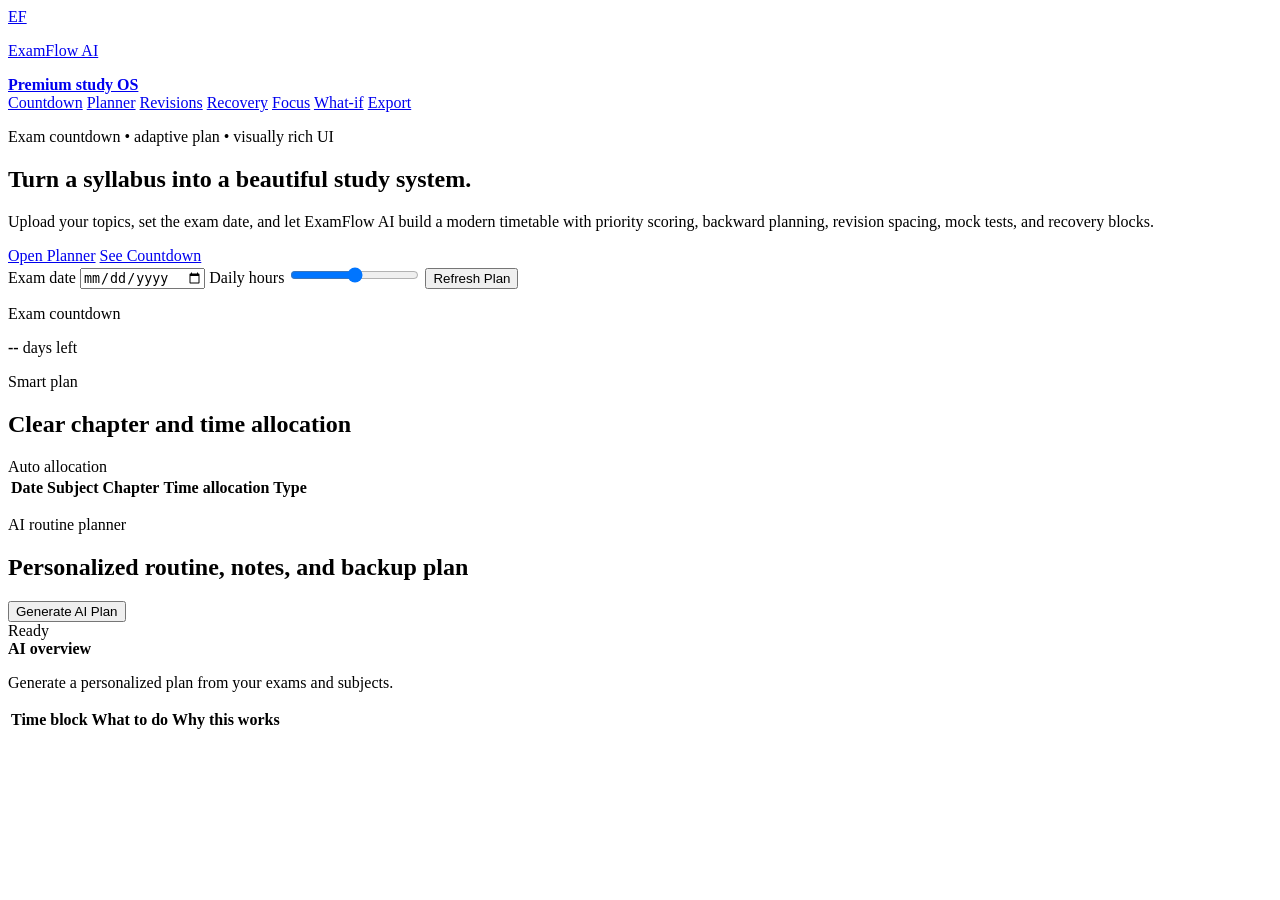
==== index.html @ ee9bf437 "Add files via upload" ====
<!doctype html>
<html lang="en">
  <head>
    <meta charset="UTF-8" />
    <meta name="viewport" content="width=device-width, initial-scale=1.0" />
    <title>ExamFlow AI</title>
    <meta
      name="description"
      content="ExamFlow AI creates a premium exam countdown, study planner, spaced revision engine, and recovery-focused timeline."
    />
    <link rel="stylesheet" href="styles.css" />
  </head>
  <body data-page="home">
    <div class="ambient ambient-a"></div>
    <div class="ambient ambient-b"></div>

    <header class="topbar glass">
      <a class="brand brand-inline" href="index.html">
        <div class="brand-mark">EF</div>
        <div>
          <p class="eyebrow">ExamFlow AI</p>
          <strong>Premium study OS</strong>
        </div>
      </a>
      <nav class="topnav">
        <a href="countdown.html">Countdown</a>
        <a href="planner.html">Planner</a>
        <a href="revisions.html">Revisions</a>
        <a href="recovery.html">Recovery</a>
        <a href="focus.html">Focus</a>
        <a href="rescheduler.html">What-if</a>
        <a href="export.html">Export</a>
      </nav>
    </header>

    <main class="home-layout">
      <section class="hero-home glass reveal">
        <div class="hero-copy-block">
          <p class="eyebrow">Exam countdown • adaptive plan • visually rich UI</p>
          <h1>Turn a syllabus into a beautiful study system.</h1>
          <p class="hero-copy">
            Upload your topics, set the exam date, and let ExamFlow AI build a
            modern timetable with priority scoring, backward planning, revision
            spacing, mock tests, and recovery blocks.
          </p>

          <div class="hero-actions hero-actions-wrap">
            <a class="button primary" href="planner.html">Open Planner</a>
            <a class="button secondary" href="countdown.html">See Countdown</a>
          </div>

          <div class="quick-form glass-soft">
            <label>
              Exam date
              <input id="homeExamDate" type="date" />
            </label>
            <label>
              Daily hours
              <input id="homeStudyHours" type="range" min="1" max="10" step="0.5" />
            </label>
            <button class="button primary glow" id="homeRefresh">Refresh Plan</button>
          </div>
        </div>

        <aside class="countdown-card glass-soft floating-card">
          <p class="eyebrow">Exam countdown</p>
          <div class="countdown-ring">
            <div>
              <strong id="homeDaysLeft">--</strong>
              <span>days left</span>
            </div>
          </div>
          <div class="mini-grid" id="homeSnapshot"></div>
        </aside>
      </section>

      <section class="feature-strip reveal" id="featureGrid"></section>

      <section class="showcase-panel glass reveal">
        <div class="panel-head">
          <div>
            <p class="eyebrow">Smart plan</p>
            <h2>Clear chapter and time allocation</h2>
          </div>
          <span class="badge">Auto allocation</span>
        </div>
        <div class="table-wrap">
          <table>
            <thead>
              <tr>
                <th>Date</th>
                <th>Subject</th>
                <th>Chapter</th>
                <th>Time allocation</th>
                <th>Type</th>
              </tr>
            </thead>
            <tbody id="homeAllocationBody"></tbody>
          </table>
        </div>
      </section>

      <section class="showcase-panel glass reveal" id="aiPlannerPanel">
        <div class="panel-head">
          <div>
            <p class="eyebrow">AI routine planner</p>
            <h2>Personalized routine, notes, and backup plan</h2>
          </div>
          <div class="hero-actions">
            <button class="button primary" id="aiGeneratePlan">Generate AI Plan</button>
          </div>
        </div>

        <div class="ai-status-row">
          <span class="badge subtle" id="aiStatus">Ready</span>
          <span class="hint" id="aiProviderMeta"></span>
        </div>

        <div class="summary-card" id="aiSummaryCard">
          <strong>AI overview</strong>
          <p id="aiSummary">Generate a personalized plan from your exams and subjects.</p>
        </div>

        <div class="summary-grid" id="aiNotesGrid"></div>

        <div class="table-wrap ai-table-wrap">
          <table>
            <thead>
              <tr>
                <th>Time block</th>
                <th>What to do</th>
                <th>Why this works</th>
              </tr>
            </thead>
            <tbody id="aiRoutineTable"></tbody>
          </table>
        </div>

        <div class="summary-grid" id="aiBackupGrid"></div>
      </section>
    </main>

    <script src="app.js"></script>
  </body>
</html>
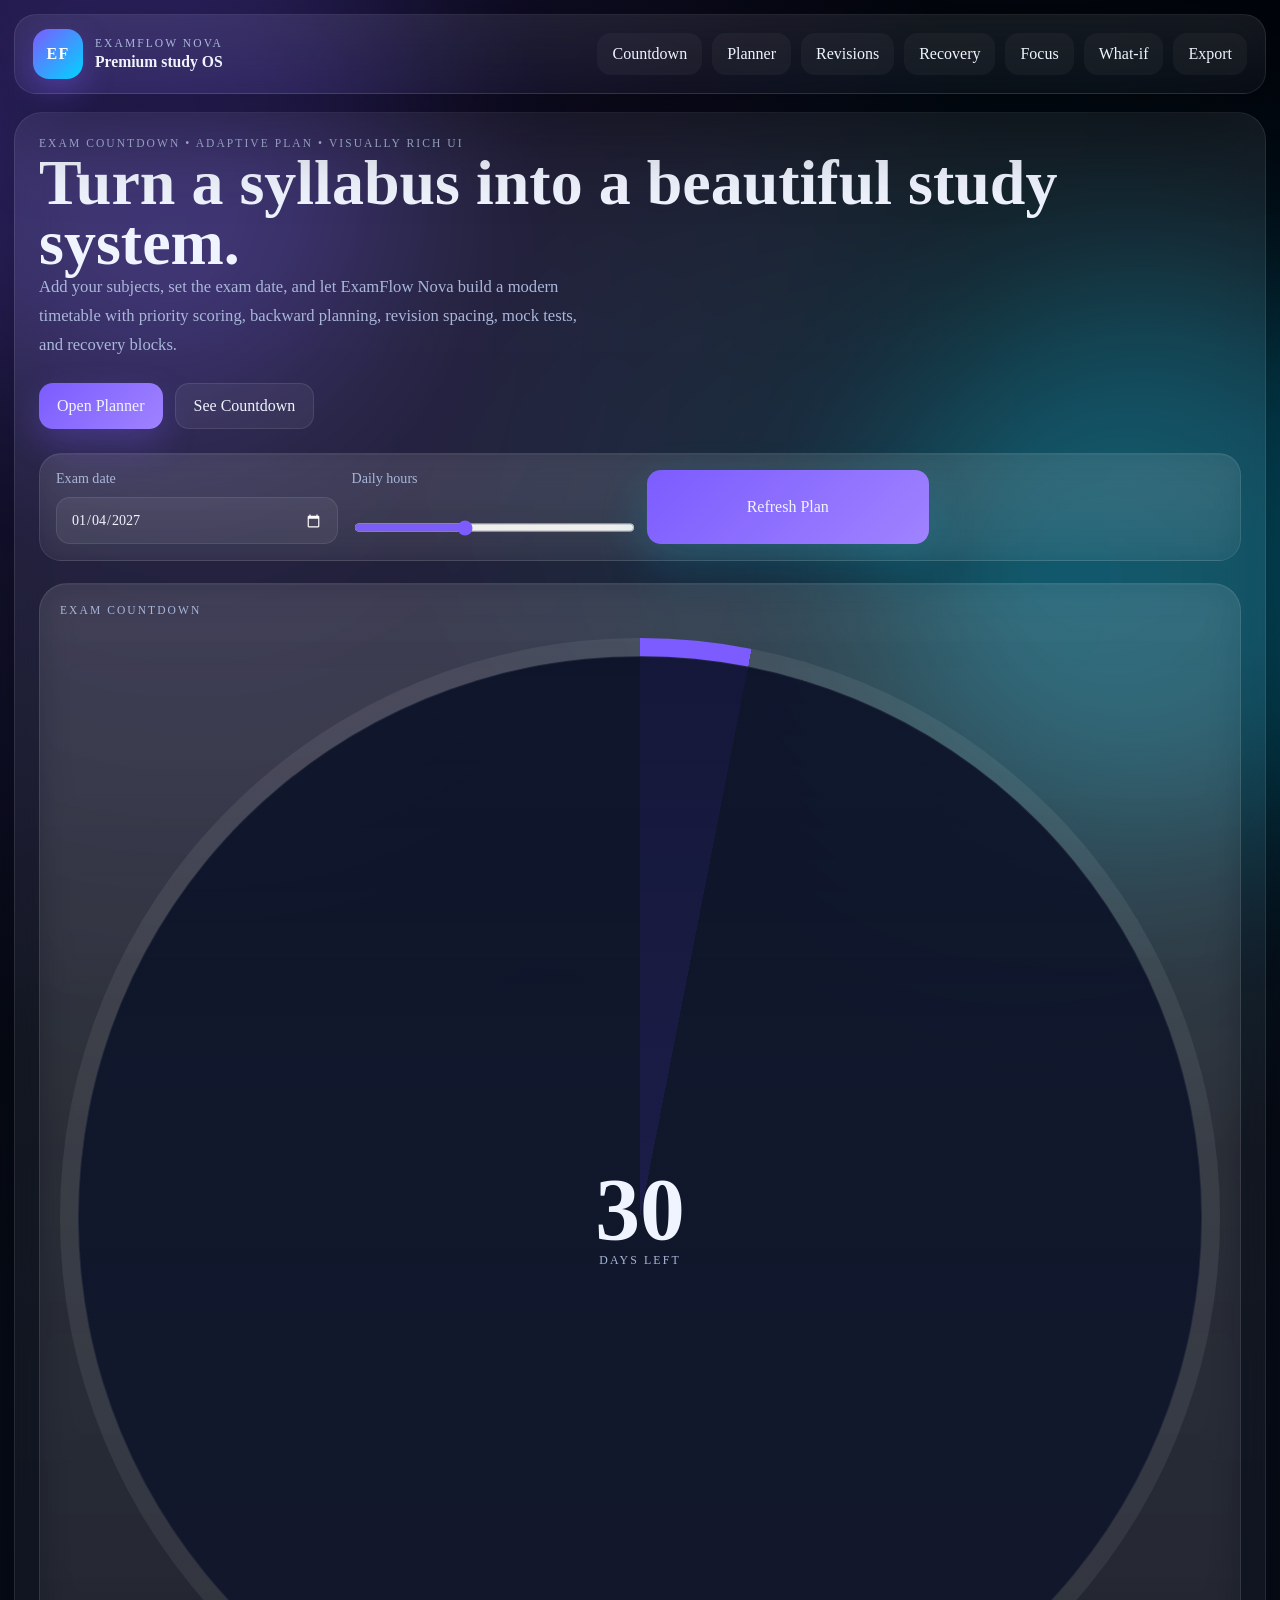
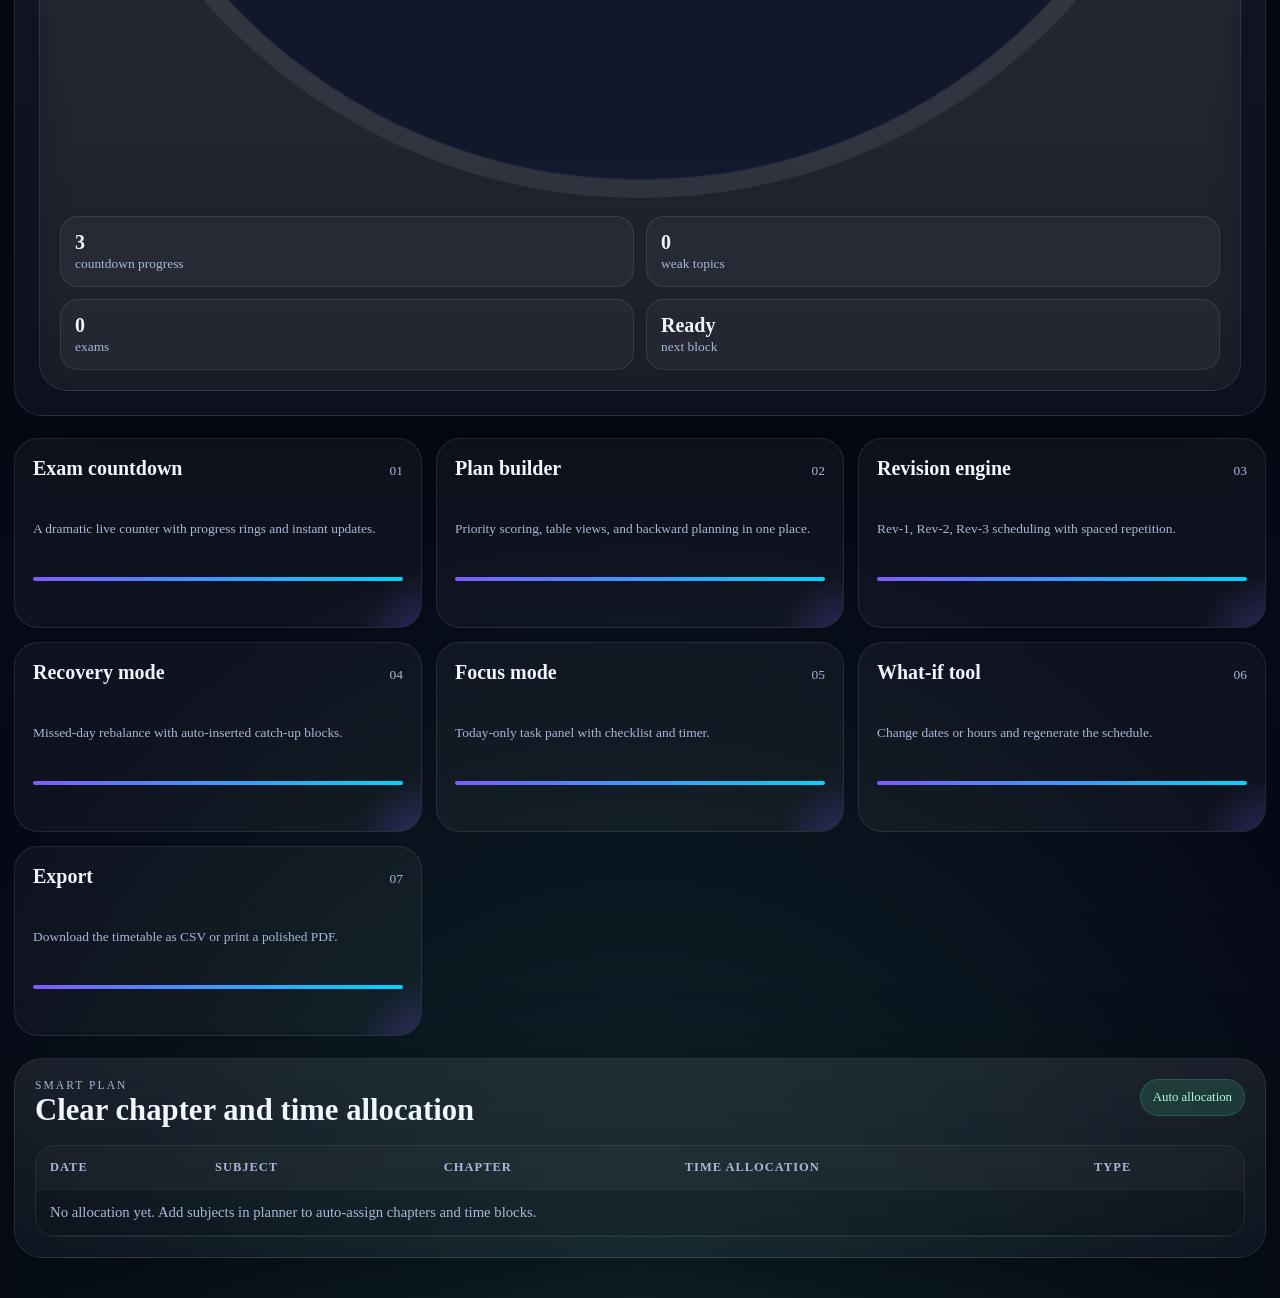
==== commit fac897c9: "Update index.html" ====
--- a/index.html
+++ b/index.html
@@ -3,10 +3,10 @@
   <head>
     <meta charset="UTF-8" />
     <meta name="viewport" content="width=device-width, initial-scale=1.0" />
-    <title>ExamFlow AI</title>
+    <title>ExamFlow Nova</title>
     <meta
       name="description"
-      content="ExamFlow AI creates a premium exam countdown, study planner, spaced revision engine, and recovery-focused timeline."
+      content="ExamFlow Nova creates a premium exam countdown, study planner, spaced revision engine, and recovery-focused timeline."
     />
     <link rel="stylesheet" href="styles.css" />
   </head>
@@ -18,7 +18,7 @@
       <a class="brand brand-inline" href="index.html">
         <div class="brand-mark">EF</div>
         <div>
-          <p class="eyebrow">ExamFlow AI</p>
+          <p class="eyebrow">ExamFlow Nova</p>
           <strong>Premium study OS</strong>
         </div>
       </a>
@@ -39,7 +39,7 @@
           <p class="eyebrow">Exam countdown • adaptive plan • visually rich UI</p>
           <h1>Turn a syllabus into a beautiful study system.</h1>
           <p class="hero-copy">
-            Upload your topics, set the exam date, and let ExamFlow AI build a
+            Add your subjects, set the exam date, and let ExamFlow Nova build a
             modern timetable with priority scoring, backward planning, revision
             spacing, mock tests, and recovery blocks.
           </p>
@@ -100,44 +100,6 @@
         </div>
       </section>
 
-      <section class="showcase-panel glass reveal" id="aiPlannerPanel">
-        <div class="panel-head">
-          <div>
-            <p class="eyebrow">AI routine planner</p>
-            <h2>Personalized routine, notes, and backup plan</h2>
-          </div>
-          <div class="hero-actions">
-            <button class="button primary" id="aiGeneratePlan">Generate AI Plan</button>
-          </div>
-        </div>
-
-        <div class="ai-status-row">
-          <span class="badge subtle" id="aiStatus">Ready</span>
-          <span class="hint" id="aiProviderMeta"></span>
-        </div>
-
-        <div class="summary-card" id="aiSummaryCard">
-          <strong>AI overview</strong>
-          <p id="aiSummary">Generate a personalized plan from your exams and subjects.</p>
-        </div>
-
-        <div class="summary-grid" id="aiNotesGrid"></div>
-
-        <div class="table-wrap ai-table-wrap">
-          <table>
-            <thead>
-              <tr>
-                <th>Time block</th>
-                <th>What to do</th>
-                <th>Why this works</th>
-              </tr>
-            </thead>
-            <tbody id="aiRoutineTable"></tbody>
-          </table>
-        </div>
-
-        <div class="summary-grid" id="aiBackupGrid"></div>
-      </section>
     </main>
 
     <script src="app.js"></script>
--- a/styles.css
+++ b/styles.css
@@ -0,0 +1,1051 @@
+:root {
+  color-scheme: dark;
+  --bg: #050816;
+  --panel: rgba(10, 16, 34, 0.74);
+  --panel-2: rgba(14, 23, 47, 0.84);
+  --line: rgba(255, 255, 255, 0.09);
+  --text: #eff4ff;
+  --muted: #aab7da;
+  --accent: #7c5cff;
+  --accent-2: #00d4ff;
+  --accent-3: #55f8c7;
+  --warn: #ffd166;
+  --danger: #ff7d9d;
+  --shadow: 0 30px 90px rgba(0, 0, 0, 0.42);
+}
+
+* { box-sizing: border-box; }
+
+html { scroll-behavior: smooth; }
+
+body {
+  margin: 0;
+  min-height: 100vh;
+  font-family: Inter, "Segoe UI", system-ui, -apple-system, BlinkMacSystemFont, sans-serif;
+  background:
+    radial-gradient(circle at 15% 10%, rgba(124, 92, 255, 0.22), transparent 28%),
+    radial-gradient(circle at 80% 20%, rgba(0, 212, 255, 0.16), transparent 24%),
+    radial-gradient(circle at 50% 100%, rgba(85, 248, 199, 0.12), transparent 26%),
+    linear-gradient(180deg, #02040b 0%, #070c18 48%, #050814 100%);
+  color: var(--text);
+  overflow-x: hidden;
+}
+
+body, button, input, select, textarea { font: inherit; }
+button, input, select { border: 0; outline: 0; }
+button { cursor: pointer; }
+a { color: inherit; text-decoration: none; }
+
+.ambient {
+  position: fixed;
+  width: 34rem;
+  height: 34rem;
+  border-radius: 50%;
+  filter: blur(92px);
+  opacity: 0.24;
+  pointer-events: none;
+  z-index: 0;
+  animation: drift 18s ease-in-out infinite alternate;
+}
+
+.ambient-a { top: -9rem; left: -9rem; background: #7c5cff; }
+.ambient-b { top: 18rem; right: -10rem; background: #00d4ff; animation-delay: -9s; }
+
+.glass,
+.glass-soft {
+  background: linear-gradient(180deg, rgba(255, 255, 255, 0.08), rgba(255, 255, 255, 0.03));
+  border: 1px solid var(--line);
+  backdrop-filter: blur(18px);
+  box-shadow: var(--shadow);
+}
+
+.glass-soft { box-shadow: inset 0 1px 0 rgba(255,255,255,.04); }
+
+.topbar {
+  position: sticky;
+  top: 14px;
+  z-index: 20;
+  margin: 14px auto 0;
+  width: min(1360px, calc(100% - 28px));
+  border-radius: 22px;
+  padding: 14px 18px;
+  display: flex;
+  align-items: center;
+  justify-content: space-between;
+  gap: 16px;
+}
+
+.brand {
+  display: flex;
+  gap: 12px;
+  align-items: center;
+}
+
+.brand-inline strong { font-size: 0.98rem; }
+
+.brand-mark {
+  width: 50px;
+  height: 50px;
+  border-radius: 16px;
+  display: grid;
+  place-items: center;
+  background: linear-gradient(135deg, var(--accent), var(--accent-2));
+  font-weight: 900;
+  letter-spacing: .08em;
+  color: white;
+  box-shadow: 0 12px 30px rgba(124,92,255,.35);
+}
+
+.eyebrow {
+  margin: 0 0 4px;
+  color: var(--muted);
+  text-transform: uppercase;
+  letter-spacing: .18em;
+  font-size: .72rem;
+}
+
+h1, h2, h3, h4, p { margin-top: 0; }
+h1 { margin-bottom: 0; font-size: clamp(2.6rem, 5vw, 5rem); line-height: .93; }
+h2 { font-size: clamp(1.45rem, 2.4vw, 2.3rem); line-height: 1.02; margin-bottom: 0; }
+h3 { font-size: 1.35rem; margin-bottom: 0; }
+h4 { margin-bottom: 0; }
+
+.topnav {
+  display: flex;
+  align-items: center;
+  flex-wrap: wrap;
+  gap: 10px;
+  justify-content: flex-end;
+}
+
+.topnav a,
+.pill {
+  padding: 11px 14px;
+  border-radius: 14px;
+  background: rgba(255,255,255,.04);
+  border: 1px solid transparent;
+  color: var(--text);
+  transition: transform 180ms ease, background 180ms ease, border-color 180ms ease;
+}
+
+.topnav a:hover,
+.pill:hover,
+.pill.active {
+  transform: translateY(-1px);
+  background: rgba(124,92,255,.15);
+  border-color: rgba(124,92,255,.28);
+}
+
+.button {
+  display: inline-flex;
+  align-items: center;
+  justify-content: center;
+  gap: 10px;
+  padding: 13px 18px;
+  border-radius: 14px;
+  color: var(--text);
+  transition: transform 180ms ease, box-shadow 180ms ease, background 180ms ease;
+  position: relative;
+  overflow: hidden;
+}
+
+.button::after {
+  content: "";
+  position: absolute;
+  inset: 0;
+  background: linear-gradient(135deg, rgba(255,255,255,.2), transparent 55%);
+  opacity: 0;
+  transition: opacity 180ms ease;
+}
+
+.button:hover { transform: translateY(-1px); }
+.button:hover::after { opacity: 1; }
+
+.primary { background: linear-gradient(135deg, var(--accent), #9f83ff); box-shadow: 0 14px 34px rgba(124,92,255,.28); }
+.secondary { background: rgba(255,255,255,.06); border: 1px solid var(--line); }
+.glow { box-shadow: 0 18px 48px rgba(0, 212, 255, .18); }
+
+.home-layout,
+.page-layout {
+  position: relative;
+  z-index: 1;
+  width: min(1360px, calc(100% - 28px));
+  margin: 18px auto 40px;
+}
+
+.home-layout { display: grid; gap: 22px; }
+
+.hero-home,
+.page-hero,
+.showcase-panel,
+.card,
+.feature-card,
+.countdown-card,
+.preview-card,
+.panel,
+.side-rail {
+  border-radius: 28px;
+}
+
+.hero-home {
+  display: grid;
+  grid-template-columns: minmax(0, 1.3fr) minmax(320px, .8fr);
+  gap: 22px;
+  padding: 24px;
+  min-height: 520px;
+  align-items: stretch;
+}
+
+.hero-copy { max-width: 66ch; color: var(--muted); line-height: 1.75; font-size: 1.04rem; }
+.hero-actions { display: flex; gap: 12px; flex-wrap: wrap; }
+.hero-actions-wrap { margin: 24px 0; }
+
+.quick-form {
+  padding: 16px;
+  border-radius: 22px;
+  display: grid;
+  grid-template-columns: repeat(4, minmax(0, 1fr));
+  gap: 14px;
+}
+
+.quick-form label,
+.form-card label,
+.control label,
+.stacked-field label {
+  display: grid;
+  gap: 10px;
+  color: var(--muted);
+  font-size: .88rem;
+}
+
+input[type="date"],
+input[type="file"],
+input[type="text"],
+input[type="number"],
+input[type="search"],
+select,
+textarea {
+  width: 100%;
+  color: var(--text);
+  background: rgba(255,255,255,.06);
+  border: 1px solid var(--line);
+  border-radius: 14px;
+  padding: 13px 14px;
+}
+
+input[type="range"] { width: 100%; accent-color: var(--accent); }
+
+.countdown-card {
+  padding: 20px;
+  display: grid;
+  gap: 18px;
+  align-content: start;
+}
+
+.countdown-card.countdown-center {
+  align-content: center;
+  justify-items: center;
+  text-align: center;
+}
+
+.sand-timer {
+  width: min(280px, 92%);
+  aspect-ratio: 0.72;
+  background: transparent;
+  border: 0;
+  padding: 0;
+  display: grid;
+  place-items: center;
+  cursor: pointer;
+  transition: transform 240ms ease;
+}
+
+.sand-timer:hover {
+  transform: translateY(-2px) scale(1.01);
+}
+
+.sand-timer.flip {
+  animation: sandFlip 800ms ease;
+}
+
+.hourglass-frame {
+  width: 100%;
+  height: 100%;
+  display: grid;
+  grid-template-rows: 1fr 20px 1fr;
+  gap: 8px;
+  padding: 16px;
+  border-radius: 30px;
+  background: linear-gradient(180deg, rgba(255,255,255,.08), rgba(255,255,255,.02));
+  border: 1px solid var(--line);
+  box-shadow: inset 0 0 0 1px rgba(255,255,255,.04), 0 14px 40px rgba(0,0,0,.24);
+}
+
+.hourglass-bulb {
+  position: relative;
+  overflow: hidden;
+  border: 1px solid rgba(255,255,255,.18);
+  background: linear-gradient(180deg, rgba(14, 25, 49, 0.96), rgba(10, 17, 38, 0.9));
+}
+
+.hourglass-bulb.top {
+  clip-path: polygon(10% 3%, 90% 3%, 62% 98%, 38% 98%);
+  border-radius: 14px;
+}
+
+.hourglass-bulb.bottom {
+  clip-path: polygon(38% 3%, 62% 3%, 90% 97%, 10% 97%);
+  border-radius: 14px;
+}
+
+.sand-top,
+.sand-bottom {
+  position: absolute;
+  left: 0;
+  right: 0;
+  background: linear-gradient(180deg, #f8ddb2, #ffd39b 45%, #f3b875 100%);
+  overflow: hidden;
+}
+
+.sand-top {
+  top: 0;
+  height: calc((100 - var(--sand-progress, 0)) * 1%);
+  transition: height 980ms linear;
+}
+
+.sand-bottom {
+  bottom: 0;
+  height: calc(var(--sand-progress, 0) * 1%);
+  transition: height 980ms linear;
+}
+
+.sand-top::before,
+.sand-bottom::before {
+  content: "";
+  position: absolute;
+  inset: 0;
+  background:
+    radial-gradient(circle at 20% 22%, rgba(255, 239, 210, .8) 0 1px, transparent 1px),
+    radial-gradient(circle at 45% 55%, rgba(246, 184, 105, .7) 0 1px, transparent 1px),
+    radial-gradient(circle at 72% 68%, rgba(250, 207, 153, .8) 0 1px, transparent 1px);
+  background-size: 8px 8px, 9px 9px, 10px 10px;
+  opacity: .45;
+  animation: grainDrift 4s linear infinite;
+}
+
+.sand-top::after,
+.sand-bottom::after {
+  content: "";
+  position: absolute;
+  left: 0;
+  right: 0;
+  height: 6px;
+  background: radial-gradient(ellipse at center, rgba(255, 248, 231, .6), transparent 70%);
+}
+
+.sand-top::after { bottom: 0; }
+.sand-bottom::after { top: 0; }
+
+.sand-timer.sand-tick .sand-top::before,
+.sand-timer.sand-tick .sand-bottom::before {
+  animation-duration: 1.2s;
+}
+
+.hourglass-neck {
+  position: relative;
+  display: grid;
+  place-items: center;
+}
+
+.sand-stream {
+  width: 4px;
+  height: 100%;
+  border-radius: 999px;
+  background:
+    repeating-linear-gradient(
+      180deg,
+      rgba(255, 228, 176, .95) 0 3px,
+      rgba(245, 183, 104, .92) 3px 6px
+    );
+  opacity: calc(.2 + (100 - var(--sand-progress, 0)) / 140);
+  transition: opacity 350ms ease, filter 220ms ease;
+  animation: sandStreamFlow 300ms linear infinite;
+}
+
+.sand-timer.sand-tick .sand-stream {
+  filter: drop-shadow(0 0 6px rgba(255, 216, 149, .65));
+}
+
+.countdown-box-grid {
+  width: 100%;
+  max-width: 560px;
+  display: grid;
+  grid-template-columns: repeat(4, minmax(0, 1fr));
+  gap: 12px;
+  justify-content: center;
+}
+
+.count-box {
+  padding: 14px 10px;
+  border-radius: 18px;
+  background: rgba(255,255,255,.05);
+  border: 1px solid var(--line);
+  display: grid;
+  gap: 6px;
+  text-align: center;
+  justify-items: center;
+}
+
+.count-box small {
+  color: var(--muted);
+  text-transform: uppercase;
+  letter-spacing: .08em;
+  font-size: .62rem;
+  line-height: 1.1;
+  width: 100%;
+  text-align: center;
+  white-space: nowrap;
+}
+
+.count-val {
+  display: block;
+  font-size: clamp(1.5rem, 3.2vw, 2.25rem);
+  line-height: 1;
+}
+
+.count-val.tick {
+  animation: countTick 320ms ease;
+}
+
+.countdown-ring {
+  aspect-ratio: 1;
+  border-radius: 50%;
+  display: grid;
+  place-items: center;
+  background:
+    conic-gradient(var(--accent) calc(var(--progress, 0) * 1%), rgba(255,255,255,.07) 0);
+  padding: 14px;
+  position: relative;
+}
+
+.countdown-ring::before {
+  content: "";
+  position: absolute;
+  inset: 18px;
+  border-radius: 50%;
+  background: linear-gradient(180deg, rgba(11, 18, 40, 0.92), rgba(11, 18, 40, 0.78));
+  border: 1px solid rgba(255,255,255,.07);
+}
+
+.countdown-ring > div {
+  position: relative;
+  z-index: 1;
+  text-align: center;
+}
+
+.countdown-ring strong {
+  display: block;
+  font-size: clamp(3rem, 8vw, 5.6rem);
+  line-height: .9;
+}
+
+.countdown-ring span { color: var(--muted); text-transform: uppercase; letter-spacing: .18em; font-size: .74rem; }
+
+.mini-grid {
+  display: grid;
+  grid-template-columns: repeat(2, minmax(0, 1fr));
+  gap: 12px;
+}
+
+.mini-card,
+.stat-card,
+.feature-card,
+.metric-card,
+.timeline-card,
+.task-card,
+.note-card,
+.export-card,
+.mock-card,
+.summary-card {
+  background: rgba(255,255,255,.04);
+  border: 1px solid var(--line);
+}
+
+.mini-card {
+  padding: 14px;
+  border-radius: 18px;
+}
+
+.mini-card strong,
+.metric-card strong,
+.feature-card strong,
+.summary-card strong {
+  display: block;
+  font-size: 1.25rem;
+}
+
+.mini-card span,
+.metric-card span,
+.feature-card span,
+.summary-card span { color: var(--muted); font-size: .84rem; }
+
+.feature-strip {
+  display: grid;
+  grid-template-columns: repeat(7, minmax(0, 1fr));
+  gap: 14px;
+}
+
+.feature-card {
+  padding: 18px;
+  border-radius: 24px;
+  display: grid;
+  gap: 12px;
+  min-height: 190px;
+  transform: translateY(0);
+  transition: transform 220ms ease, border-color 220ms ease, box-shadow 220ms ease;
+  position: relative;
+  overflow: hidden;
+}
+
+.feature-card:hover {
+  transform: translateY(-6px);
+  border-color: rgba(124,92,255,.35);
+  box-shadow: 0 24px 52px rgba(0,0,0,.3);
+}
+
+.feature-card::after {
+  content: "";
+  position: absolute;
+  inset: auto -18% -45% auto;
+  width: 140px;
+  height: 140px;
+  border-radius: 50%;
+  background: radial-gradient(circle, rgba(124,92,255,.4), transparent 68%);
+  opacity: 0.75;
+}
+
+.showcase-grid {
+  display: grid;
+  grid-template-columns: 1.05fr .95fr;
+  gap: 22px;
+}
+
+.showcase-panel,
+.panel,
+.page-hero,
+.side-rail { padding: 20px; }
+
+.panel-head {
+  display: flex;
+  justify-content: space-between;
+  gap: 14px;
+  align-items: flex-start;
+  margin-bottom: 18px;
+}
+
+.badge {
+  padding: 10px 12px;
+  border-radius: 999px;
+  background: rgba(76, 224, 160, 0.14);
+  color: #affee0;
+  border: 1px solid rgba(76, 224, 160, 0.2);
+  font-size: .8rem;
+  white-space: nowrap;
+}
+
+.badge.subtle { background: rgba(255,255,255,.05); color: var(--muted); border-color: var(--line); }
+
+.mock-calendar,
+.timeline,
+.revision-timeline,
+.recovery-list,
+.export-grid,
+.feature-page-grid,
+.planner-grid,
+.focus-grid,
+.rescheduler-grid {
+  display: grid;
+  gap: 14px;
+}
+
+.mock-calendar {
+  grid-template-columns: repeat(2, minmax(0, 1fr));
+}
+
+.day-card,
+.timeline-card,
+.task-card,
+.note-card,
+.export-card,
+.metric-card,
+.summary-card {
+  border-radius: 22px;
+  padding: 16px;
+}
+
+.day-card {
+  min-height: 160px;
+  background: rgba(255,255,255,.035);
+  border: 1px solid var(--line);
+  transition: transform 200ms ease, border-color 200ms ease;
+}
+
+.day-card:hover { transform: translateY(-3px); border-color: rgba(0,212,255,.25); }
+
+.day-head {
+  display: flex;
+  justify-content: space-between;
+  gap: 10px;
+  align-items: baseline;
+  margin-bottom: 12px;
+}
+
+.day-head small,
+.timeline-card p,
+.task-card p,
+.note-card p,
+.export-card p,
+.metric-card p,
+.summary-card p,
+.helper,
+.hint,
+.muted {
+  color: var(--muted);
+}
+
+.timeline-card,
+.task-card,
+.note-card,
+.export-card,
+.summary-card,
+.metric-card {
+  background: rgba(255,255,255,.04);
+  border: 1px solid var(--line);
+}
+
+.timeline-card {
+  position: relative;
+  overflow: hidden;
+}
+
+button.timeline-card {
+  width: 100%;
+  text-align: left;
+  cursor: pointer;
+}
+
+.active-countdown-card {
+  border-color: rgba(124,92,255,.45);
+  box-shadow: 0 0 0 1px rgba(124,92,255,.25), 0 18px 42px rgba(0,0,0,.24);
+}
+
+.timeline-card::before {
+  content: "";
+  position: absolute;
+  inset: 0 auto 0 0;
+  width: 4px;
+  border-radius: 999px;
+  background: linear-gradient(180deg, var(--accent), var(--accent-2));
+}
+
+.timeline-card strong,
+.task-card strong,
+.export-card strong,
+.summary-card strong { display: block; margin-bottom: 6px; }
+
+.timeline-card span,
+.task-card span { color: var(--muted); font-size: .85rem; }
+
+.planner-grid {
+  grid-template-columns: 1.2fr .8fr;
+}
+
+.table-wrap {
+  overflow: auto;
+  border-radius: 20px;
+  border: 1px solid var(--line);
+}
+
+table {
+  width: 100%;
+  min-width: 860px;
+  border-collapse: collapse;
+  background: rgba(0,0,0,.1);
+}
+
+th, td {
+  padding: 14px;
+  text-align: left;
+  border-bottom: 1px solid rgba(255,255,255,.06);
+}
+
+th {
+  text-transform: uppercase;
+  letter-spacing: .08em;
+  font-size: .78rem;
+  color: var(--muted);
+  background: rgba(255,255,255,.03);
+}
+
+td { font-size: .92rem; }
+
+.pill,
+.task-pill,
+.priority-pill,
+.status-pill,
+.chip,
+.tag,
+.round-badge {
+  display: inline-flex;
+  align-items: center;
+  justify-content: center;
+  border-radius: 999px;
+}
+
+.task-pill {
+  padding: 9px 11px;
+  background: rgba(255,255,255,.06);
+  margin-bottom: 8px;
+}
+
+.task-pill.revision { background: rgba(0,212,255,.14); color: #bff7ff; }
+.task-pill.mock { background: rgba(255,209,102,.14); color: #ffe6a0; }
+.task-pill.recovery { background: rgba(255,125,157,.13); color: #ffc7d5; }
+
+.priority-pill { padding: 7px 10px; background: rgba(124,92,255,.16); color: #e0d9ff; }
+.status-pill, .chip, .tag { padding: 7px 10px; background: rgba(255,255,255,.06); color: var(--muted); }
+
+.calendar-heatmap {
+  display: grid;
+  grid-template-columns: repeat(7, minmax(0, 1fr));
+  gap: 10px;
+}
+
+.side-rail .calendar-heatmap {
+  grid-template-columns: 1fr;
+  max-height: 520px;
+  overflow: auto;
+  padding-right: 4px;
+}
+
+.side-rail .heat-cell {
+  min-height: 96px;
+}
+
+.heat-cell {
+  min-height: 88px;
+  padding: 12px;
+  border-radius: 18px;
+  background: rgba(255,255,255,.04);
+  border: 1px solid var(--line);
+  display: grid;
+  align-content: start;
+  gap: 6px;
+}
+
+.heat-cell strong { display: block; margin-bottom: 8px; }
+.heat-cell small { color: var(--muted); }
+
+.focus-grid { grid-template-columns: 1.1fr .9fr; }
+.task-list { list-style: none; padding: 0; margin: 0; display: grid; gap: 12px; }
+.task-list li,
+.progress-row,
+.feature-row,
+.form-card,
+.planner-sidebar,
+.focus-panel,
+.timer-panel,
+.rescheduler-panel {
+  border-radius: 22px;
+  padding: 16px;
+  background: rgba(255,255,255,.04);
+  border: 1px solid var(--line);
+}
+
+.task-list li {
+  display: grid;
+  gap: 10px;
+}
+
+.task-list header,
+.task-head,
+.feature-head {
+  display: flex;
+  justify-content: space-between;
+  gap: 12px;
+  align-items: baseline;
+}
+
+.task-actions,
+.timer-controls,
+.export-actions,
+.action-row { display: flex; gap: 10px; flex-wrap: wrap; }
+
+.task-actions button,
+.timer-controls button,
+.export-actions button,
+.action-row button { padding: 9px 12px; border-radius: 12px; color: var(--text); background: rgba(255,255,255,.08); }
+
+.timer-panel {
+  background: linear-gradient(180deg, rgba(124,92,255,.16), rgba(255,255,255,.04));
+}
+
+.timer-ring {
+  margin: 12px auto 0;
+  width: min(260px, 100%);
+  aspect-ratio: 1;
+  border-radius: 50%;
+  display: grid;
+  place-items: center;
+  background: conic-gradient(var(--accent-2) calc(var(--timer-progress, 0) * 1%), rgba(255,255,255,.08) 0);
+  padding: 14px;
+}
+
+.timer-ring > div {
+  width: 100%;
+  height: 100%;
+  border-radius: 50%;
+  background: linear-gradient(180deg, rgba(10,16,35,.96), rgba(11,17,37,.82));
+  display: grid;
+  place-items: center;
+}
+
+.timer-ring strong { font-size: clamp(2.4rem, 5vw, 3.8rem); }
+
+.rescheduler-grid { grid-template-columns: repeat(3, minmax(0, 1fr)); }
+
+.preview-card {
+  padding: 18px;
+  border-radius: 22px;
+  background: rgba(255,255,255,.04);
+  border: 1px solid var(--line);
+}
+
+.page-hero {
+  display: grid;
+  grid-template-columns: minmax(0, 1.2fr) minmax(320px, .8fr);
+  gap: 22px;
+  margin-bottom: 22px;
+  min-height: 300px;
+  align-items: center;
+}
+
+.page-hero p { color: var(--muted); line-height: 1.7; }
+
+.page-shell {
+  display: grid;
+  gap: 22px;
+}
+
+.page-layout.two-col {
+  display: grid;
+  grid-template-columns: minmax(0, 1.18fr) minmax(320px, .82fr);
+  gap: 22px;
+}
+
+.side-rail {
+  display: grid;
+  gap: 14px;
+  align-content: start;
+}
+
+.side-links { display: grid; gap: 10px; }
+
+.side-links a {
+  padding: 12px 14px;
+  border-radius: 14px;
+  background: rgba(255,255,255,.04);
+  border: 1px solid var(--line);
+}
+
+.summary-grid,
+.metrics-grid {
+  display: grid;
+  grid-template-columns: repeat(2, minmax(0, 1fr));
+  gap: 12px;
+}
+
+.summary-card,
+.metric-card { min-height: 120px; }
+
+.summary-card.compact {
+  min-height: 0;
+  padding: 14px;
+}
+
+.floating-card,
+.floating-panel { animation: float 7s ease-in-out infinite; }
+
+.reveal { animation: rise 700ms ease both; }
+.reveal:nth-child(2) { animation-delay: 80ms; }
+.reveal:nth-child(3) { animation-delay: 140ms; }
+
+.feature-card:nth-child(1) { animation: pulse 8s ease-in-out infinite; }
+.feature-card:nth-child(2) { animation: pulse 8s ease-in-out infinite 1s; }
+.feature-card:nth-child(3) { animation: pulse 8s ease-in-out infinite 2s; }
+
+.form-card {
+  display: grid;
+  gap: 12px;
+}
+
+.stacked-field { display: grid; gap: 8px; }
+
+.divider { height: 1px; background: rgba(255,255,255,.08); margin: 4px 0; }
+
+.timeline,
+.revision-timeline,
+.recovery-list,
+.export-grid,
+.feature-page-grid,
+.planner-grid,
+.focus-grid,
+.rescheduler-grid,
+.summary-grid,
+.metrics-grid { align-items: start; }
+
+.no-wrap { white-space: nowrap; }
+
+.loader-line {
+  height: 4px;
+  border-radius: 999px;
+  background: linear-gradient(90deg, var(--accent), var(--accent-2), var(--accent-3));
+  background-size: 200% 100%;
+  animation: shimmer 4s linear infinite;
+}
+
+.ai-status-row {
+  display: flex;
+  align-items: center;
+  justify-content: space-between;
+  gap: 10px;
+  margin-bottom: 14px;
+  flex-wrap: wrap;
+}
+
+#aiProviderMeta {
+  text-align: right;
+  max-width: 100%;
+  opacity: .86;
+}
+
+#aiNotesGrid,
+#aiBackupGrid {
+  margin-top: 14px;
+}
+
+.ai-note-card {
+  border-radius: 18px;
+  padding: 14px;
+  background: rgba(255,255,255,.04);
+  border: 1px solid var(--line);
+  line-height: 1.6;
+}
+
+.ai-note-card strong {
+  display: block;
+  margin-bottom: 6px;
+}
+
+.ai-table-wrap {
+  margin-top: 14px;
+}
+
+.ai-table-wrap td {
+  vertical-align: top;
+  line-height: 1.6;
+  font-size: .96rem;
+}
+
+.ai-loading {
+  position: relative;
+}
+
+.ai-loading::after {
+  content: "";
+  position: absolute;
+  inset: 0;
+  background: linear-gradient(90deg, transparent, rgba(255,255,255,.08), transparent);
+  animation: shimmer 1.2s linear infinite;
+  pointer-events: none;
+}
+
+@keyframes drift {
+  from { transform: translate3d(0,0,0) scale(1); }
+  to { transform: translate3d(20px, -16px, 0) scale(1.06); }
+}
+
+@keyframes float {
+  0%, 100% { transform: translateY(0px); }
+  50% { transform: translateY(-8px); }
+}
+
+@keyframes rise {
+  from { opacity: 0; transform: translateY(24px); }
+  to { opacity: 1; transform: translateY(0); }
+}
+
+@keyframes pulse {
+  0%, 100% { box-shadow: 0 16px 40px rgba(0,0,0,.18); }
+  50% { box-shadow: 0 24px 60px rgba(0,212,255,.08); }
+}
+
+@keyframes shimmer {
+  from { background-position: 0% 50%; }
+  to { background-position: 200% 50%; }
+}
+
+@keyframes countTick {
+  0% { transform: translateY(4px); opacity: .45; }
+  100% { transform: translateY(0); opacity: 1; }
+}
+
+@keyframes sandFlip {
+  0% { transform: rotate(0deg); }
+  50% { transform: rotate(180deg) scale(1.02); }
+  100% { transform: rotate(360deg); }
+}
+
+@keyframes grainDrift {
+  0% { transform: translateY(0); }
+  100% { transform: translateY(8px); }
+}
+
+@keyframes sandStreamFlow {
+  from { background-position: 0 0; }
+  to { background-position: 0 6px; }
+}
+
+@media (max-width: 1280px) {
+  .hero-home,
+  .showcase-grid,
+  .planner-grid,
+  .page-hero,
+  .page-layout.two-col,
+  .focus-grid { grid-template-columns: 1fr; }
+
+  .feature-strip { grid-template-columns: repeat(3, minmax(0, 1fr)); }
+  .rescheduler-grid { grid-template-columns: repeat(2, minmax(0, 1fr)); }
+}
+
+@media (max-width: 860px) {
+  .topbar { width: min(100%, calc(100% - 16px)); top: 8px; padding: 12px 14px; }
+  .home-layout, .page-layout { width: min(100%, calc(100% - 16px)); }
+  .feature-strip, .mock-calendar, .mini-grid, .summary-grid, .metrics-grid, .rescheduler-grid { grid-template-columns: 1fr 1fr; }
+  .quick-form { grid-template-columns: 1fr 1fr; }
+  table { min-width: 760px; }
+}
+
+@media (max-width: 620px) {
+  .topbar { flex-direction: column; align-items: stretch; }
+  .topnav { justify-content: flex-start; }
+  .feature-strip, .mock-calendar, .mini-grid, .summary-grid, .metrics-grid, .rescheduler-grid, .quick-form { grid-template-columns: 1fr; }
+  .countdown-ring strong { font-size: 3.2rem; }
+  .countdown-box-grid { grid-template-columns: repeat(2, minmax(0, 1fr)); }
+}
+
+@media print {
+  body { background: white; color: #111; }
+  .ambient, .topbar, .button, .export-actions, .side-rail, .hero-actions, .quick-form { display: none !important; }
+  .glass, .glass-soft, .feature-card, .day-card, .timeline-card, .task-card, .note-card, .export-card, .metric-card, .summary-card { box-shadow: none; background: white; color: #111; border-color: #ddd; }
+}
